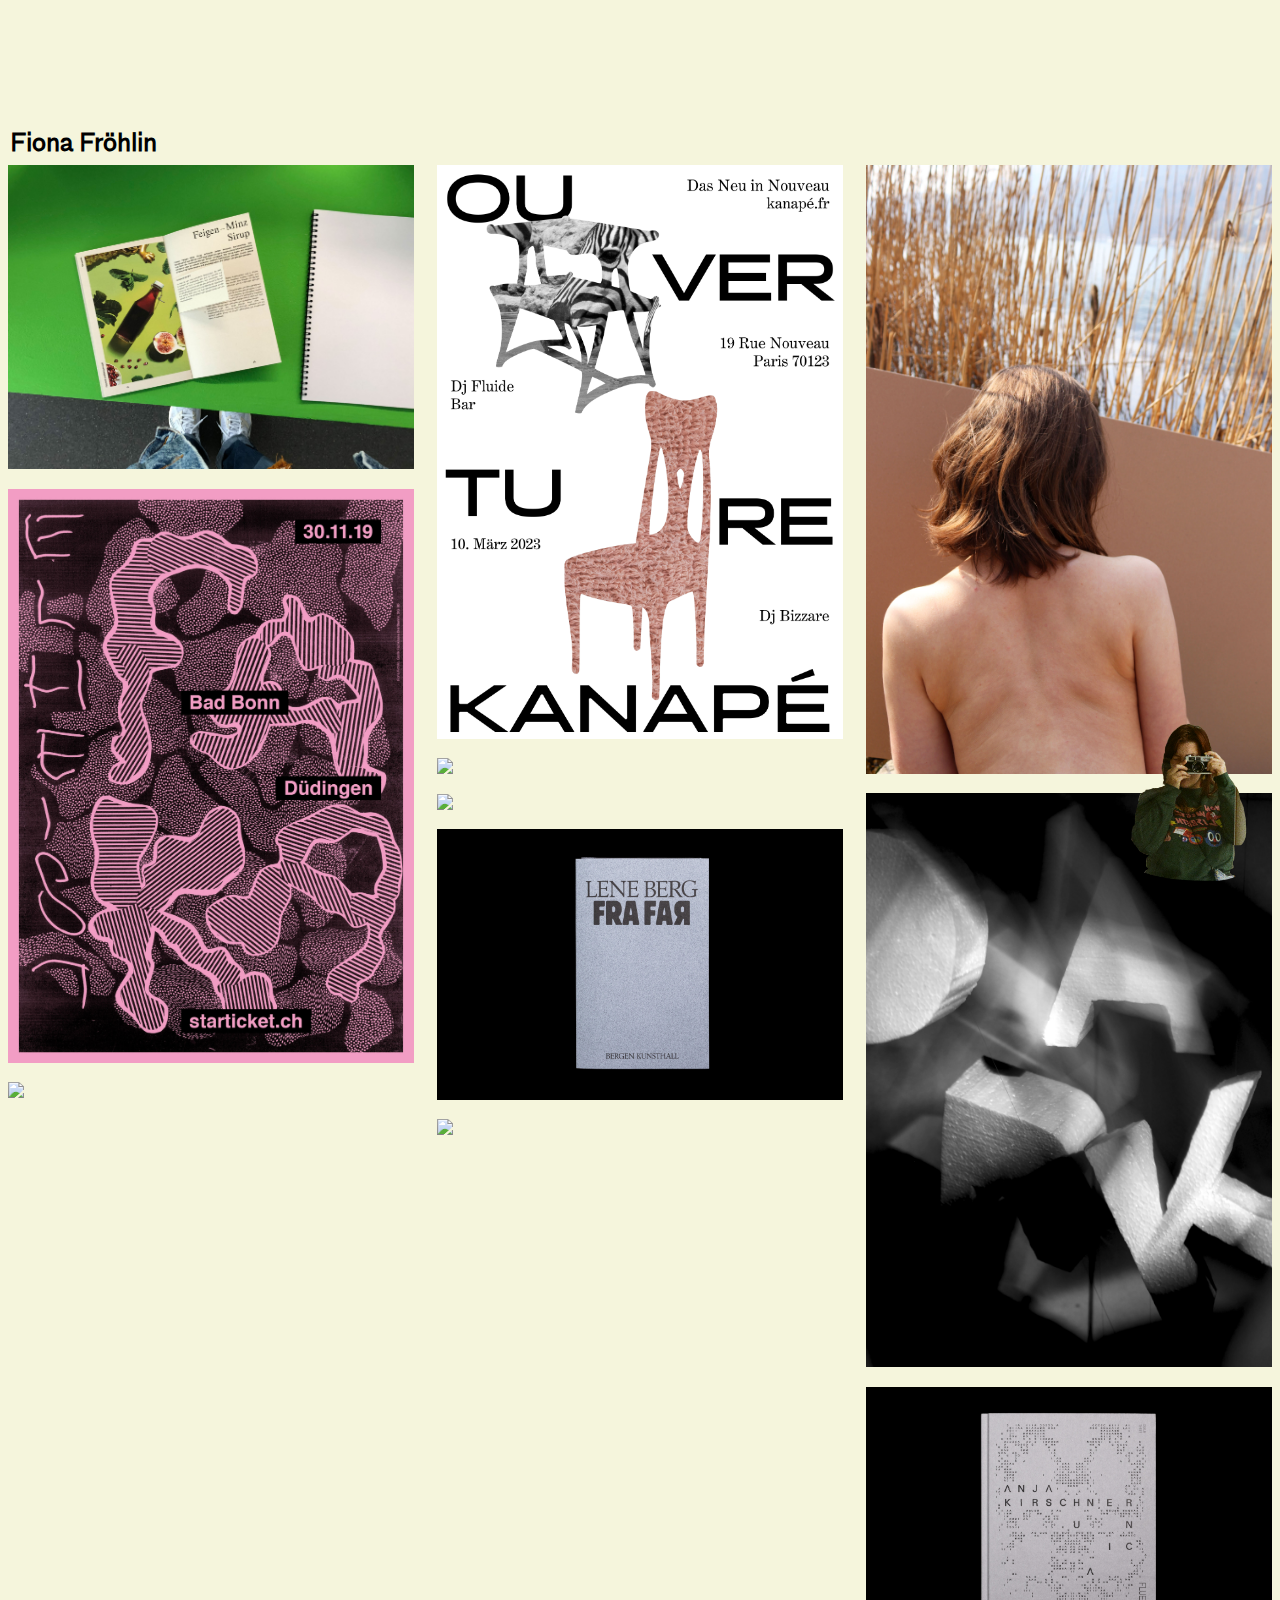
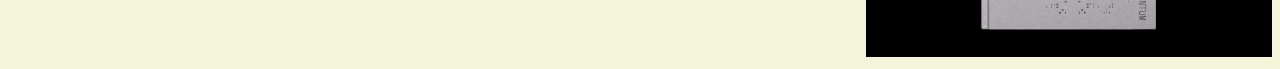
==== index.html @ 9bae8f34 "Update index.html" ====
<!DOCTYPE html>
<html>
<head>
    <title>Portfolio Fiona Fröhlin</title>
    <meta charset="UTF-8">
    <meta name="viewport" content="width=device-width, initial-scale=1.0">
    
    <link rel="stylesheet" href="style.css">
    
    <style>       
    a{
        cursor: url("images/1.png"), url("custom.cur"), default;
    }
</style>

    <script src="https://code.jquery.com/jquery-3.6.0.min.js"></script>
    <script>
      $(document).ready(function(){
        $("button").click(function(){
          $("#div2").toggle();
        });
      });
    </script>
    
    
</head>
<body>
    
     
    <div class="madiv" id="maDIV">
      <p>Some content</p>
    </div>
    <div id="div2" style="display:none;" style="font-size: 1em;">
<p>Ich bin Fiona Fröhlin, 20 Jahre alt und lebe in Bern (CH). Im Sommer 2023 habe ich meine Ausbildung als Grafikerin EFZ an der Schule für Gestaltung Biel (SfG BB) abgeschlossen.
Beim Gestalten entdecke ich gerne neue Lösungen, ich probiere etwas aus und verwerfe es wieder, ziehe meine Schlüsse daraus und suche weiter.
<br>
Ich mag den Ausgleich zwischen der digitalen, bewegten Gestaltung und dem analogen Designen. Deshalb drucke ich im Siebdruckatelier Zeitungen oder T-Shirts und lerne gleichzeitig digitale Tools.
Einer der wichtigsten Aspekte in der grafischen Gestaltung ist für mich der Austausch mit KollegInnen, Diskussionen helfen mir, auf neue Ideen zu kommen oder Dinge aus einem anderen Blickwinkel zu sehen. Ich arbeite daher gerne im Team.
Privat fotografiere ich analog und halte dabei spannende Kompositionen, alte Ladenschilder oder zerfetzte Plakatwände fest. Ich liebe leckeres Essen, gute Musik und den Sommer.
<br>
<br>
<br>
I am Fiona Fröhlin, 20 years old and live in Bern (CH). In summer 2023, I completed my training as an EFZ graphic designer at the School of Design (SfG BB) in Biel.
When I design, I like to discover new solutions, I try something out and discard it again, draw my conclusions from it and keep looking.
I like the balance between digital, moving design and analogue designing. That's why I print newspapers or T-shirts in the screen printing studio and learn digital tools at the same time.
One of the most important aspects of graphic design for me is the exchange with colleagues, discussions help me to come up with new ideas or to see things from a different angle. That's why I like to work in a team.
Privately, I take analogue photos and capture exciting compositions, old shop signs or tattered billboards. I love delicious food, good music and summer.
<br>
<br>
    Ausbildung
    <br>
    <br>
2019-2023 &nbsp; Grafikfachklasse Schule für Gestaltung Bern/Biel<br><br>

2022 &nbsp; &nbsp;Praktikum bei Studio Gretzinger Berlin<br><br>

2016-2019 &nbsp; Sekundarschulstufe Schulhaus Laubegg Bern<br><br>

2012-2016 &nbsp; Primarschulstufe Schulhaus Bitzius Bern<br><br>

2010-2012 &nbsp; Primarschulstufe Schulhaus Sulgenbach Bern
    <br>
<br>
    Kurse
    <br>
    <br>
2021 &nbsp; &nbsp;Experimentieren mit Siebdruck Schule für Gestaltung Bern<br><br>

2018-2019 &nbsp; Semesterkurs K Werk Kopfzeichnen und -gestalten Schule für Gestaltung Bern<br><br>

2018-2019 &nbsp; Semesterkurs Praxis Gestaltung und Kunst Gymnasium Hofwil<br>
        </p>
    </div>


    <button onclick="myFunction()"><picture>
 <img src="images/buttonabout.png" class="rotate">
    </picture></button>

    <h2 style="padding-left: 10px;">Fiona Fröhlin</h2>
<div class="masonry">
     <div class="item"><a href="alleslecker.html">
    <img src="images/Bild_feige_2.jpg"></a>
  </div>
  <div class="item"><a href="faka.html">
    <img src="images/faka_webjpg_21.jpg"></a>
  </div>
  <div class="item"><a href="cafeoder.html">
    <img src="images/cafeoder_webjpg_5.jpg"></a>
  </div>
  <div class="item"><a href="dasneuinnouveau.html">
    <img src="images/neuinnouveau_webjpg_3.jpg"></a>
  </div>
  <div class="item"><a href="sagex.html">
    <img src="images/sagex_webjpg_10.jpg"></a>
  </div>
  <div class="item"><a href="bildsprache.html">
    <img src="images/nilay_webjpg_8.jpg"></a>
  </div>
  <div class="item"><a href="frafar.html">
    <img src="images/frafar_webjpg_1.jpg"></a>
  </div>
    <div class="item"><a href="siebdruck.html">
    <img src="images/sieb_webjpg_5.gif"></a>
  </div>
  <div class="item"><a href="fototage.html">
    <img src="images/fototage_webjpg_7.jpg"></a>
  </div>
  <div class="item"><a href="dark.html">
    <img src="images/darkvers_webjpg_12.jpg"></a>
  </div>
  <div class="item"><a href="unica.html">
    <img src="images/unica_webjpg_17.jpg"></a>
  </div>
    </div>
    
    
    
</body>
</html>
---- style.css ----
* {
    margin: 0;
    padding: 0;
    box-sizing: border-box;
}

@font-face {
 font-family: standardbook;
 src:url(fonts/standardbookwebfont.ttf);
}
@font-face {
 font-family: standardbookitalic;
 src:url(fonts/standardbookitalicwebfont.ttf);
}

@font-face {
 font-family: standardbold;
 src:url(fonts/standardboldwebfont.ttf);
}
@font-face {
 font-family: standardbolditalic;
 src:url(fonts/standardbolditalicwebfont.ttf);
}


body {
background-color: beige;
    font-family: standardbook;
    padding-top: 10%;
}

nav {
    width: 100%;
    height: 100px;
    margin-bottom: 0.5%;
    border: 0px 0px 2px;
    border-color: blue;
    padding-bottom: 150px;
    text-align: left;
    font-family: standardbold;
}

a {
    color: black;
    text-decoration: none;
}

ul {
    display: inline-block;
}

ul li {
    list-style: none;
    float: left;
    line-height: 100px;
}

ul li a {
    text-decoration: none;
    display: inline-block;
    font-size: 4vw;
    color: black; 
    padding: calc(8px + 0.5vw);
    text-align: center;

}

ul li a:hover {
   font-family: standardbook;
    text-shadow: 0 0 0x black, 0 0 0px black;
}

}

@media screen and (max-width: 800px) {
    ul li a {
    font-size: 30px;
    color: orangered;
    text-align: center;
    line-height: 10px;}
}

@media screen and (max-width: 800px) {
    ul li {
    line-height: 30px;
    text-align: center;
    }
}

@media screen and (max-width: 800px) {
    nav {
    width: 100%;
    height: 70px;
    margin-bottom: 0.5%;
        padding-top:4%;
    }
}

p {
    padding: 0.75em;
    font-size: 1em;
    font-family: standardbook;
}

.imagetitle{
    padding: calc(1px + 1.5625vw)
}
text1 {
    font-family: standardbook;
    color: brown;
    
}

img {
    max-width: 100%;
    padding: calc(0.5px + 0.5625vw);
    display: inline-block;
    display: block;
    margin-left: auto;
    margin-right: auto;
}

img:hover {
  font-weight: 500;
}

.row {
  display: -ms-flexbox; /* IE10 */
  display: flex;
  -ms-flex-wrap: wrap; /* IE10 */
  flex-wrap: wrap;
  padding: 0 1px;
  justify-content: center;
  padding-left: 2.6041666666667vw;
  padding-right: 2.6041666666667vw;
    margin-top: 7%;
}

.column2 {
  -ms-flex: 90%; /* IE10 */
  flex: 90%;
  max-width: 90%;
  padding: 0 1px;
}


/* Create four equal columns that sits next to each other */
.column {
  -ms-flex: 50%; /* IE10 */
  flex: 50%;
  max-width: 50%;
  padding: 0 1px;
}

.column img {
  margin-top: 1px;
  vertical-align: middle;
  width: 1000px;
  justify-content: center;
}

/* Responsive layout - makes a two column-layout instead of four columns */
@media screen and (max-width: 1200px) {
  .column {
    -ms-flex: 50%;
    flex: 50%;
    max-width: 50%;
  }
}

/* Responsive layout - makes the two columns stack on top of each other instead of next to each other */
@media screen and (max-width: 800px) {
  .column {
    -ms-flex: 100%;
    flex: 100%;
    max-width: 100%;
  }
}







.grid-container {
  display: grid;
  grid-template-columns: auto auto auto;
  padding: calc(8px + 0.5vw);
    grid-gap: 10%;
    font-family: standardbook;
    font-size: 1.25vw;
}

.grid-container > div {
  text-align: left;
  padding: 20px 0;
}


.scroll-wrapper {
  overflow-x: scroll;
  white-space: nowrap;
}

.scroll-container {
  display: inline-block;
  white-space: nowrap;
}

.scroll-container img {
  display: inline-block;
  height: 90%;
  max-width: 90%;
  margin-right: 10px;
}



.madiv {
	padding: 0.75em;
    font-size: 1em;
    font-family: standardbook;
     position: fixed;
 	 bottom: 127px;
  	left: 235px;
    width: auto;
    max-width: 50%;
    display: none;
    z-index: 1200;
    text-align: left;
    height: auto;
}



@media screen and (max-width: 750px) {
 .madiv {
	font-size: 11px;
     position: fixed;
 	 bottom: 55px;
  	left: 10px;
     width: 98%;
    max-height: auto;
     padding: 20px;
     z-index: 1200;
     overflow: auto;
}
    


}

#div2 {
  font-size: 1em;
     position: fixed;
 	 bottom: 25%;
  	right: 10%;
     width: 50%;
     padding: 20px;
     z-index: 1200;
    background-color: magenta;
  box-shadow: 0px 0px 42px 66px magenta;
    border-radius: 20px 20px 20px;
    color: black;
    height: auto;
}
@media (min-width: 1500px) and (max-width: 1900px) {
  #div2 {
     bottom: 25%;
      top: auto;
  	right: 10%;
     width: 60%;
	  height:600px;
      overflow:auto;
  }
}

@media (min-width: 900px) and (max-width: 1500px) {
  #div2 {
     bottom: 30%;
      top: auto;
  	right: 10%;
     width: 80%;
	  height:500px;
      overflow:auto;
  }
}

@media (min-width: 100px) and (max-width: 900px) {
  #div2 {
     bottom: 30%;
  	right: 5%;
     width: 95%;
      height: 330px;
      font-size: 14px;
      overflow: auto;
  }
}


button {
    background: none;
    border: none;
    width: 150px;
    float: right;
    display: block;
    padding: 0px;
    position: fixed;
    left: unset;
    right: 1%;
    bottom: 0;
    top: unset;
}

@media (min-width: 200px) and (max-width: 900px) {
  button{
    width: 100px;
      right 5%;
  }
}


.fixed {
    display: fixed;
}

.fixedrightbottom {
    left: unset;
    right: 0;
    bottom: 0;
    top: unset;
}

.banner {
    background-color: deeppink;
    box-shadow: 0px 0px 32px 36px deeppink;
    height: 5%;
    direction: left;
    width: 100%;
    font-size: 1.5em;
    position: fixed;
    top: 0;
    z-index:1201;
    padding-top: 1%;
    padding-bottom: 0;
    font-family: standardbook;
    color: black;

}

.rotate {
  animation: rotation 8s infinite linear;
}

.rotate:hover {
  animation: rotation 0s infinite linear;
}

@keyframes rotation {
  from {
    transform: rotate(0deg);
  }
  to {
    transform: rotate(359deg);
  }
}


div.scroll-container {
  
  white-space: nowrap;
  padding: 10px;
    max-height: 600px;
}

div.scroll-container {
  padding: 10px;
}


.column1 {
  float: left;
  width: 50%;
padding: 0;
}

/* Clear floats after image containers */
.row1::after {
  content: "";
  clear: both;
  display: table;
}

.myButton {
    border: none;
    position: fixed;
    font-size: 1.5em;
   left: unset;
    right: 5%;
    bottom: 10%;
    top: unset;
     box-shadow: 0px 0px 22px 36px magenta;
	background-color:magenta;
    padding: 7px;
	border-radius:40px;
	cursor:pointer;
	color:black;
	text-decoration:none;
}


@media (min-width: 200px) and (max-width: 600px) {
  .myButton {
      font-size: 16px;
      right: 10%;
      bottom: 7%;
  }
}


.column2 {
  float: left;
  width: 33.33%;
}

/* Clear floats after the columns */
.row2:after {
  content: "";
  display: table;
  clear: both;
}

/* Responsive layout - makes the three columns stack on top of each other instead of next to each other */
@media screen and (max-width: 800px) {
  .column2 {
    width: 100%;
  }
}

.responsive-three-columns {
    display:flex;
    flex-wrap:wrap;
}

/* columns */
.responsive-three-columns > * {
    width:100%;
    padding:1rem;
}

/* tablet breakpoint */
@media (min-width:768px) {
    .responsive-three-columns > * {
        width:calc(100% / 3);
    }
}

.masonry { /* Masonry container */
    -webkit-column-count: 4;
  -moz-column-count:4;
  column-count: 4;
  -webkit-column-gap: 0.5em;
  -moz-column-gap: 0.5em;
  column-gap: 0.5em;
   margin: 0;
    padding: 0;
    -moz-column-gap: 0.5em;
    -webkit-column-gap: 0.5em;
    column-gap: 0.5em;
}
.item {
    display: inline-block;
    width: 100%;
	-webkit-transition:1s ease all;
    box-sizing: border-box;
    -moz-box-sizing: border-box;
    -webkit-box-sizing: border-box;
}
.item img{max-width:100%;}

@media only screen and (max-width: 320px) {
    .masonry {
        -moz-column-count: 1;
        -webkit-column-count: 1;
        column-count: 1;
    }
}

@media only screen and (min-width: 321px) and (max-width: 768px){
    .masonry {
        -moz-column-count: 1;
        -webkit-column-count: 1;
        column-count: 1;
    }
}
@media only screen and (min-width: 769px) and (max-width: 1200px){
    .masonry {
        -moz-column-count: 2;
        -webkit-column-count: 2;
        column-count: 2;
    }
}
@media only screen and (min-width: 1201px) {
    .masonry {
        -moz-column-count: 3;
        -webkit-column-count: 3;
        column-count: 3;
    }
}

.backpfeil {
    color:black;
    padding-left: 10px;
    text-align: left;
    font-size: 28px;
    color: black;
    top: 3%;
    position: fixed;
    font-family: standardbold;
}

.backpfeil:hover {
        color:magenta;
}


footer{
    text-align: center;
    margin-top: 5%;
}
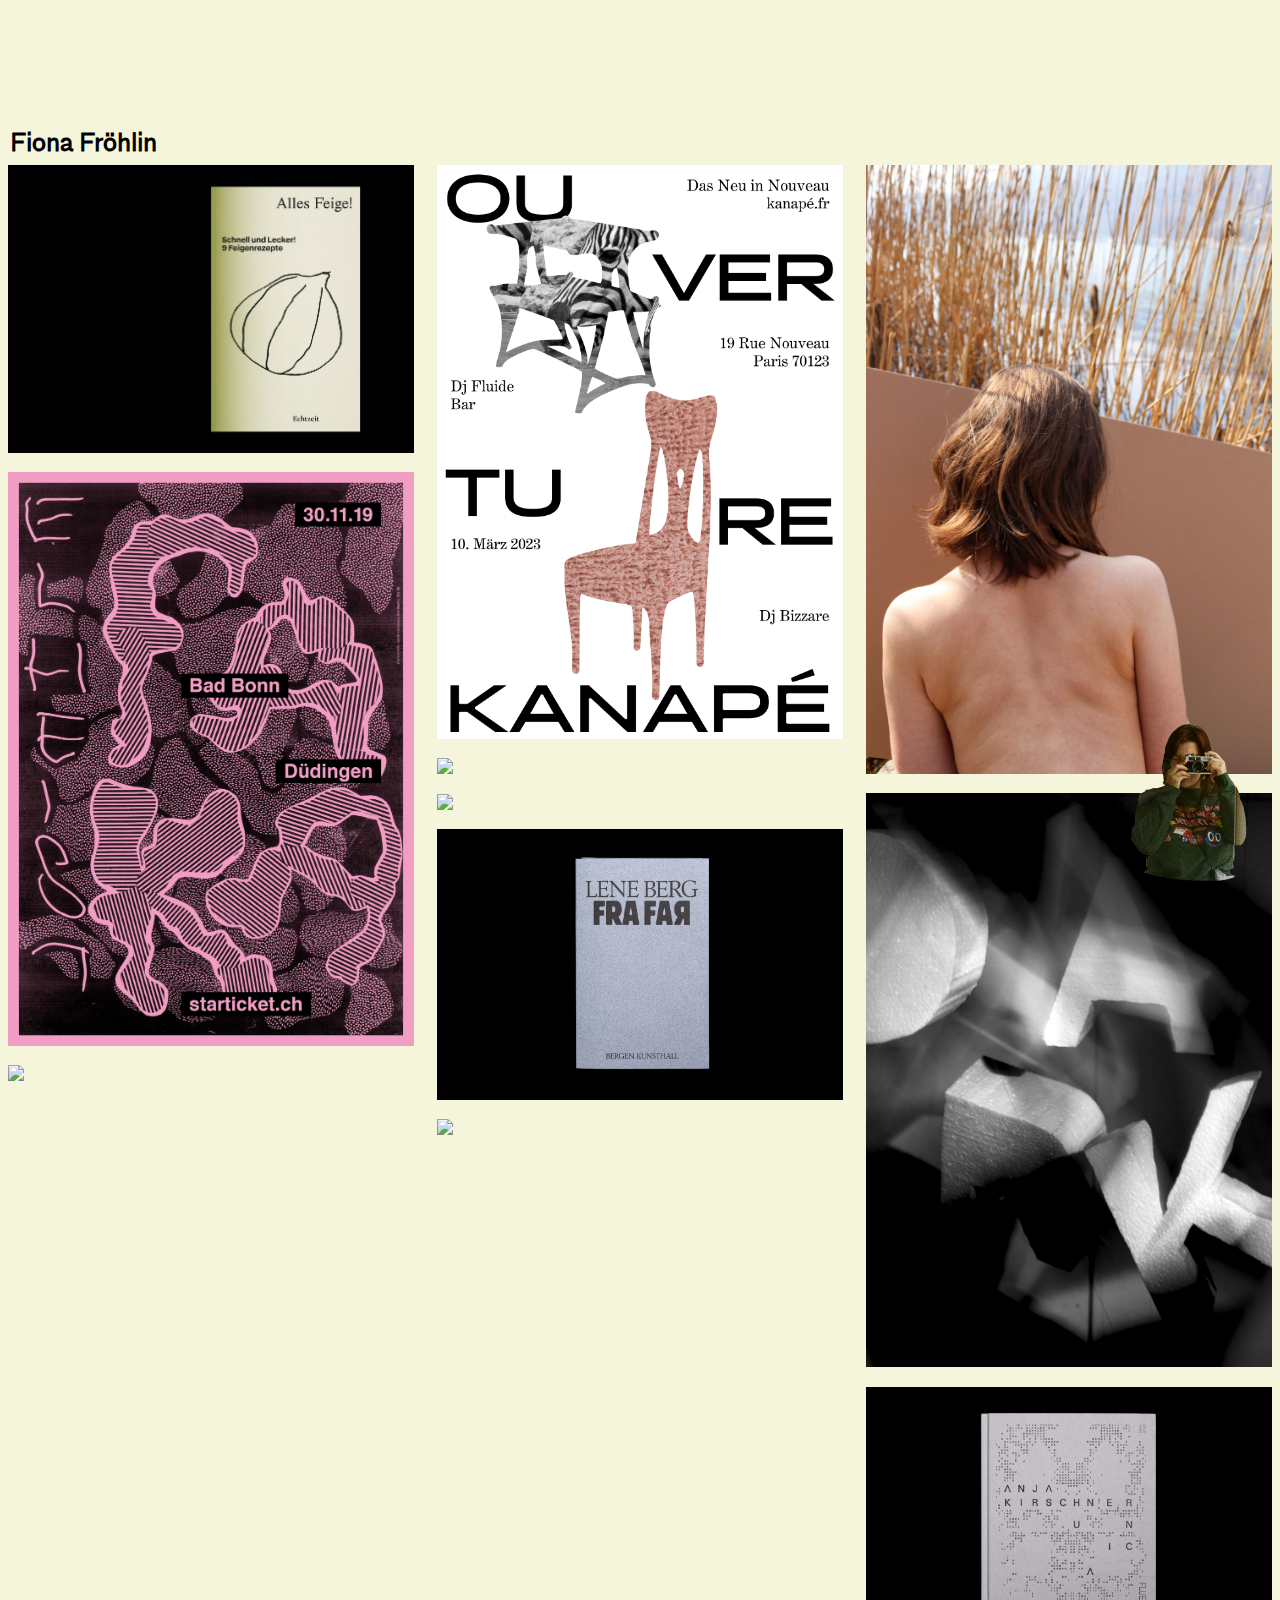
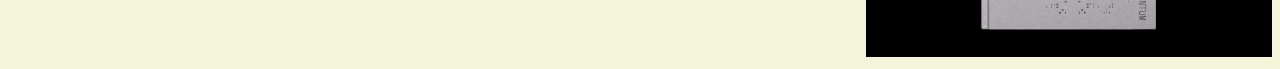
==== commit a4a0f63c: "Update index.html" ====
--- a/index.html
+++ b/index.html
@@ -80,7 +80,7 @@
     <h2 style="padding-left: 10px;">Fiona Fröhlin</h2>
 <div class="masonry">
      <div class="item"><a href="alleslecker.html">
-    <img src="images/Bild_feige_2.jpg"></a>
+    <img src="images/AllesFeige_Buch_Schwarz_8_2.jpg"></a>
   </div>
   <div class="item"><a href="faka.html">
     <img src="images/faka_webjpg_21.jpg"></a>
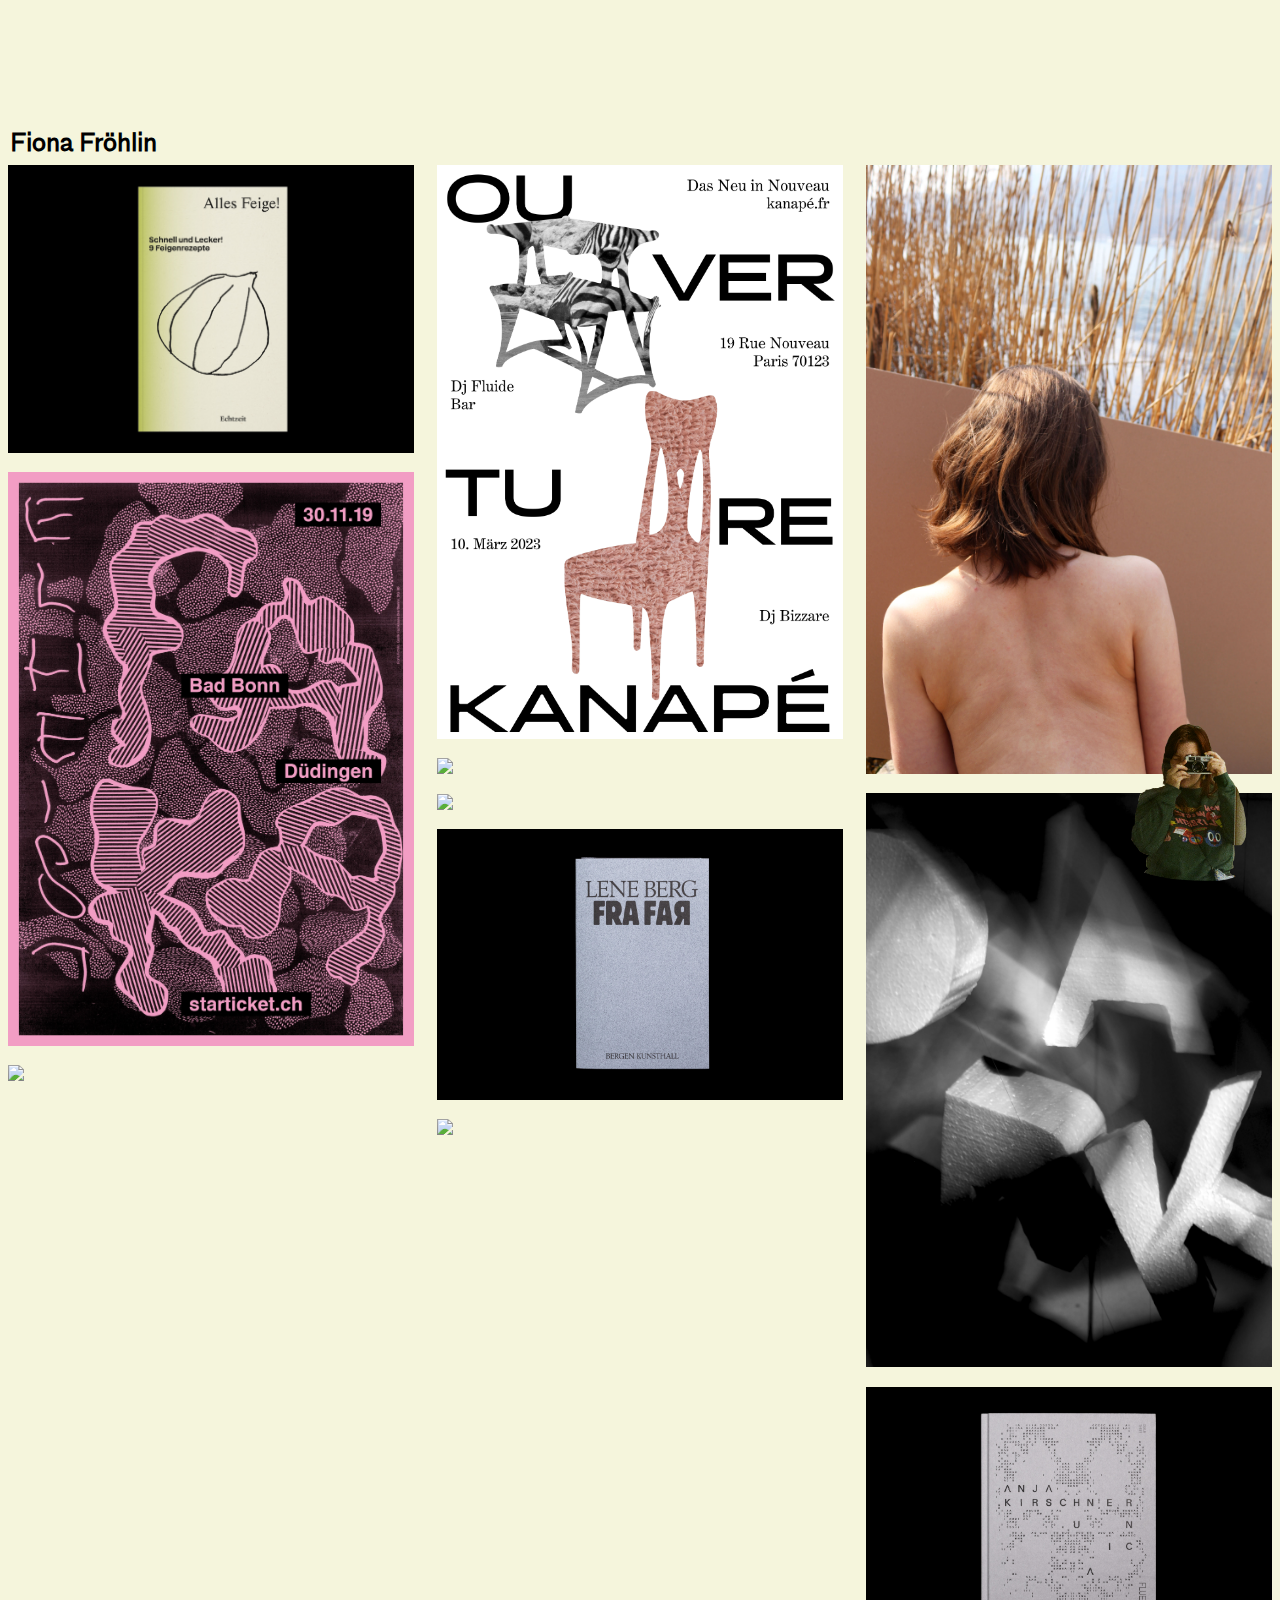
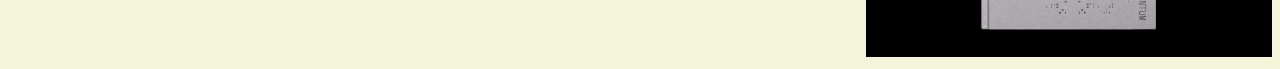
==== commit 97b1f7c5: "Update index.html" ====
--- a/index.html
+++ b/index.html
@@ -80,7 +80,7 @@
     <h2 style="padding-left: 10px;">Fiona Fröhlin</h2>
 <div class="masonry">
      <div class="item"><a href="alleslecker.html">
-    <img src="images/AllesFeige_Buch_Schwarz_8_2.jpg"></a>
+    <img src="images/AllesFeige_Buch_Schwarz_13_2.jpg"></a>
   </div>
   <div class="item"><a href="faka.html">
     <img src="images/faka_webjpg_21.jpg"></a>
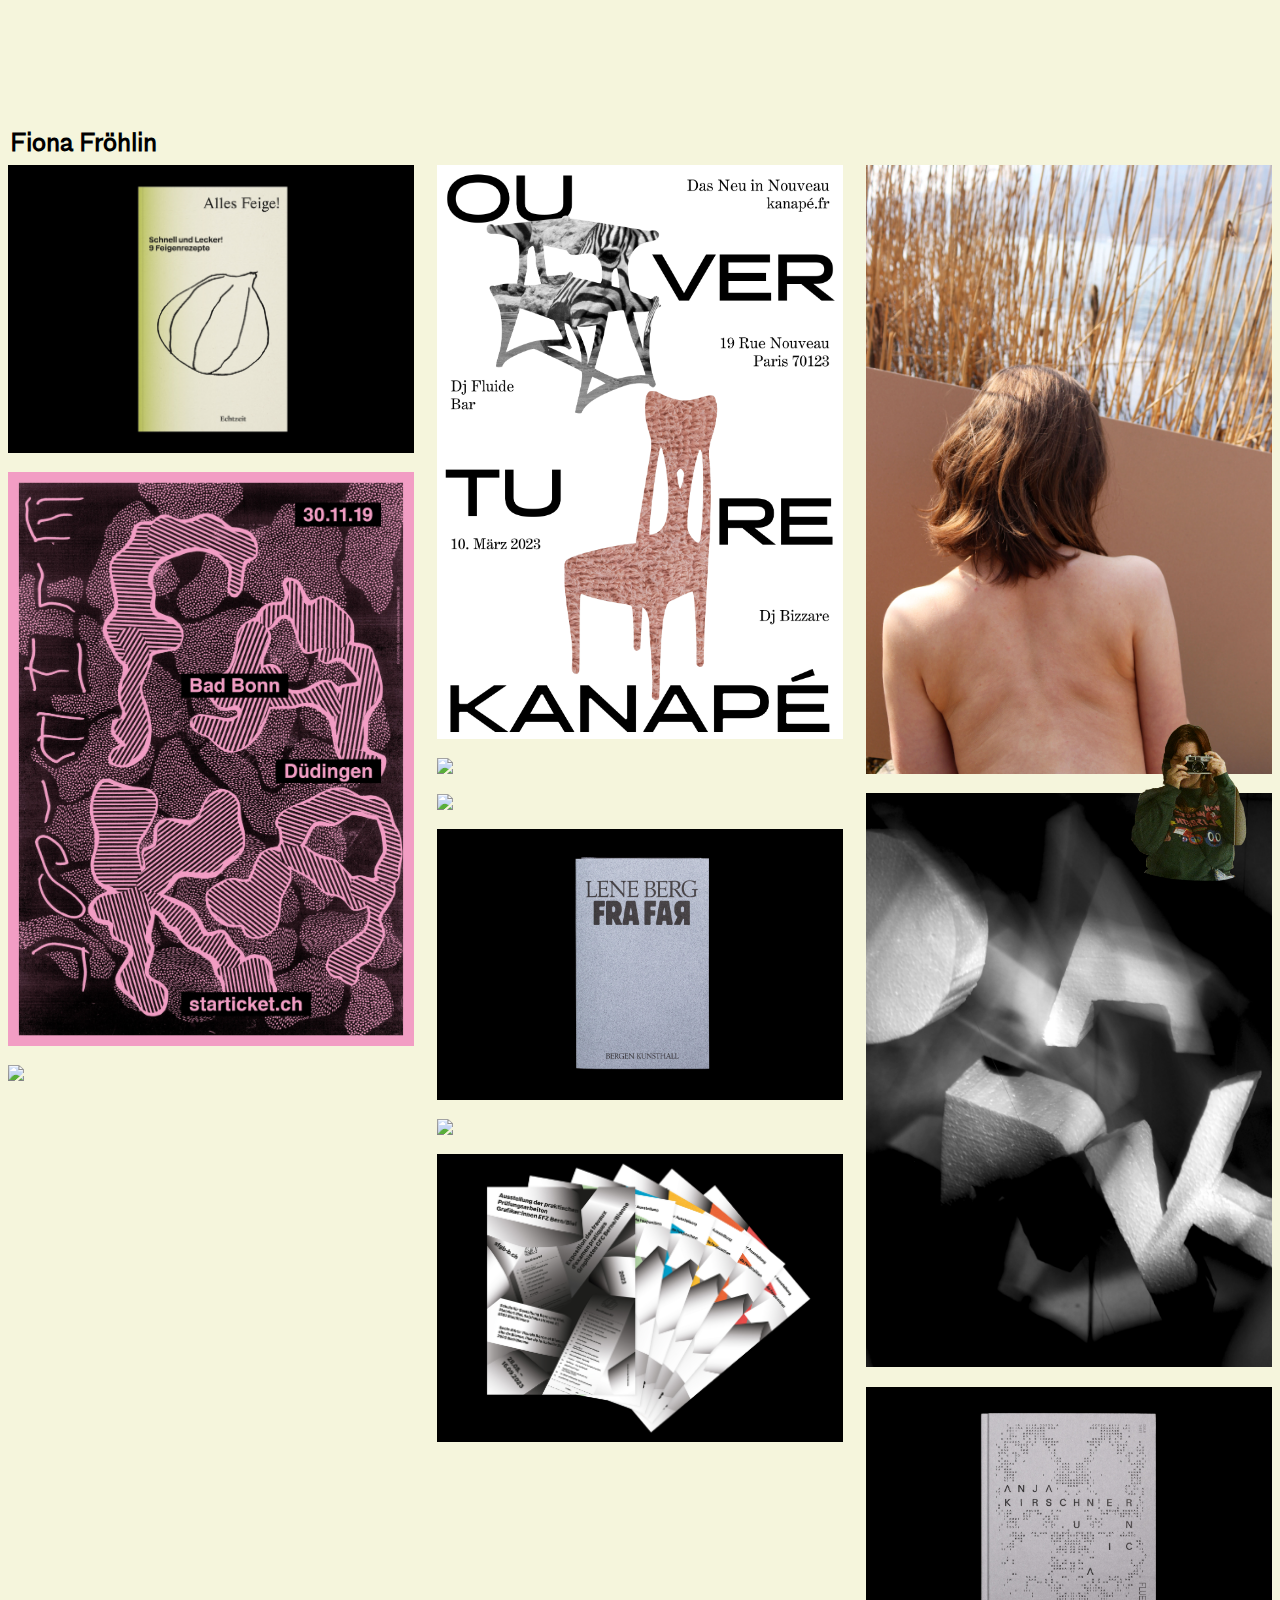
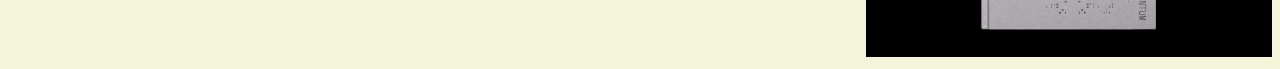
==== commit 6e74d7bb: "Update index.html" ====
--- a/index.html
+++ b/index.html
@@ -31,7 +31,7 @@
       <p>Some content</p>
     </div>
     <div id="div2" style="display:none;" style="font-size: 1em;">
-<p>Ich bin Fiona Fröhlin, 20 Jahre alt und lebe in Bern (CH). Im Sommer 2023 habe ich meine Ausbildung als Grafikerin EFZ an der Schule für Gestaltung Biel (SfG BB) abgeschlossen.
+<p>Ich bin Fiona Fröhlin, 21 Jahre alt und lebe in Bern (CH). Im Sommer 2023 habe ich meine Ausbildung als Grafikerin EFZ an der Schule für Gestaltung Biel (SfG BB) abgeschlossen.
 Beim Gestalten entdecke ich gerne neue Lösungen, ich probiere etwas aus und verwerfe es wieder, ziehe meine Schlüsse daraus und suche weiter.
 <br>
 Ich mag den Ausgleich zwischen der digitalen, bewegten Gestaltung und dem analogen Designen. Deshalb drucke ich im Siebdruckatelier Zeitungen oder T-Shirts und lerne gleichzeitig digitale Tools.
@@ -40,7 +40,7 @@
 <br>
 <br>
 <br>
-I am Fiona Fröhlin, 20 years old and live in Bern (CH). In summer 2023, I completed my training as an EFZ graphic designer at the School of Design (SfG BB) in Biel.
+I am Fiona Fröhlin, 21 years old and live in Bern (CH). In summer 2023, I completed my training as an EFZ graphic designer at the School of Design (SfG BB) in Biel.
 When I design, I like to discover new solutions, I try something out and discard it again, draw my conclusions from it and keep looking.
 I like the balance between digital, moving design and analogue designing. That's why I print newspapers or T-shirts in the screen printing studio and learn digital tools at the same time.
 One of the most important aspects of graphic design for me is the exchange with colleagues, discussions help me to come up with new ideas or to see things from a different angle. That's why I like to work in a team.
@@ -103,6 +103,9 @@
     <div class="item"><a href="siebdruck.html">
     <img src="images/sieb_webjpg_5.gif"></a>
   </div>
+     <div class="item"><a href="qvkarte.html">
+    <img src="images/QVKarte_Schwarz_01_1.jpg"></a>
+  </div>
   <div class="item"><a href="fototage.html">
     <img src="images/fototage_webjpg_7.jpg"></a>
   </div>
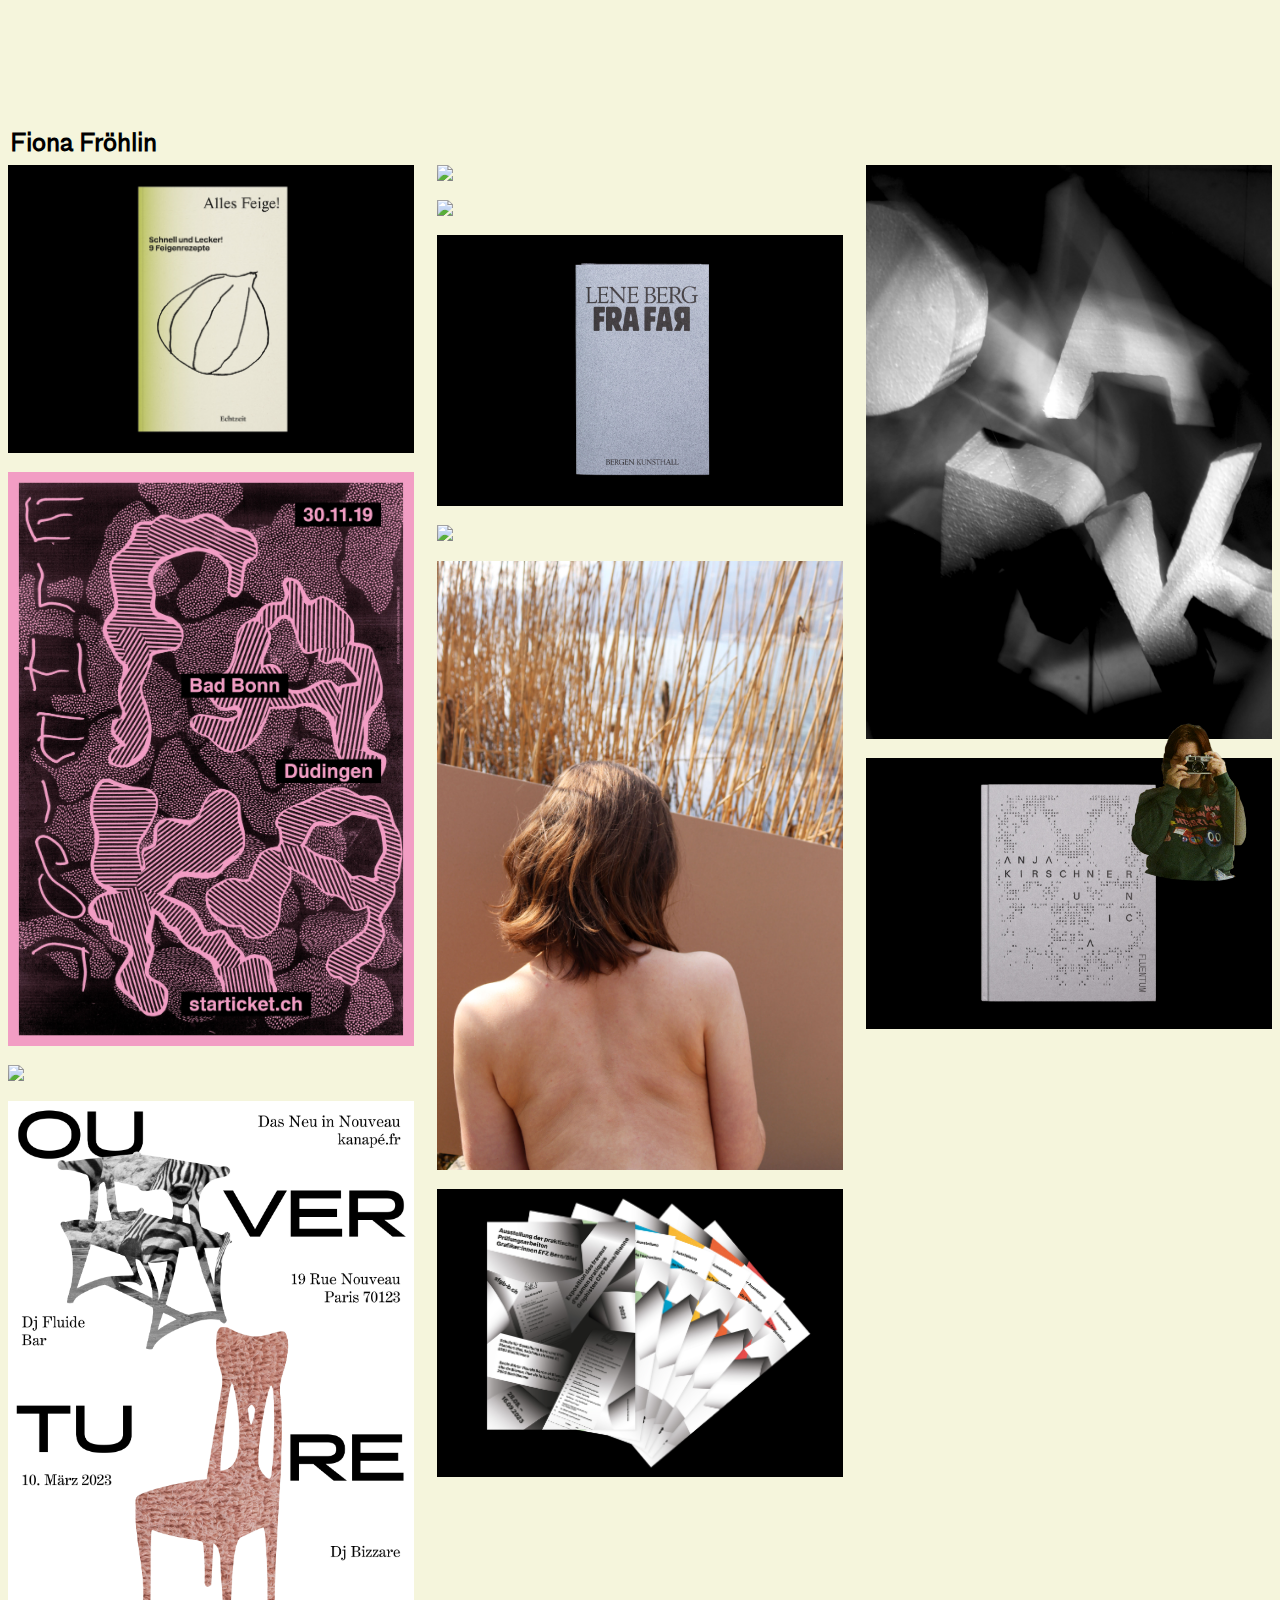
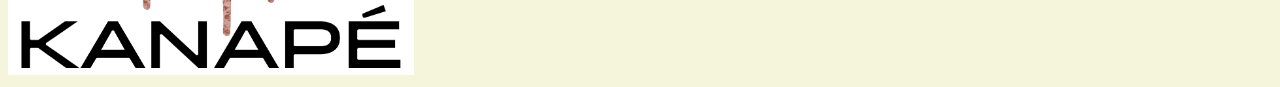
==== commit f5aa1366: "Update index.html" ====
--- a/index.html
+++ b/index.html
@@ -103,11 +103,11 @@
     <div class="item"><a href="siebdruck.html">
     <img src="images/sieb_webjpg_5.gif"></a>
   </div>
-     <div class="item"><a href="qvkarte.html">
-    <img src="images/QVKarte_Schwarz_01_1.jpg"></a>
-  </div>
   <div class="item"><a href="fototage.html">
     <img src="images/fototage_webjpg_7.jpg"></a>
+  </div>
+    <div class="item"><a href="qvkarte.html">
+    <img src="images/QVKarte_Schwarz_01_1.jpg"></a>
   </div>
   <div class="item"><a href="dark.html">
     <img src="images/darkvers_webjpg_12.jpg"></a>
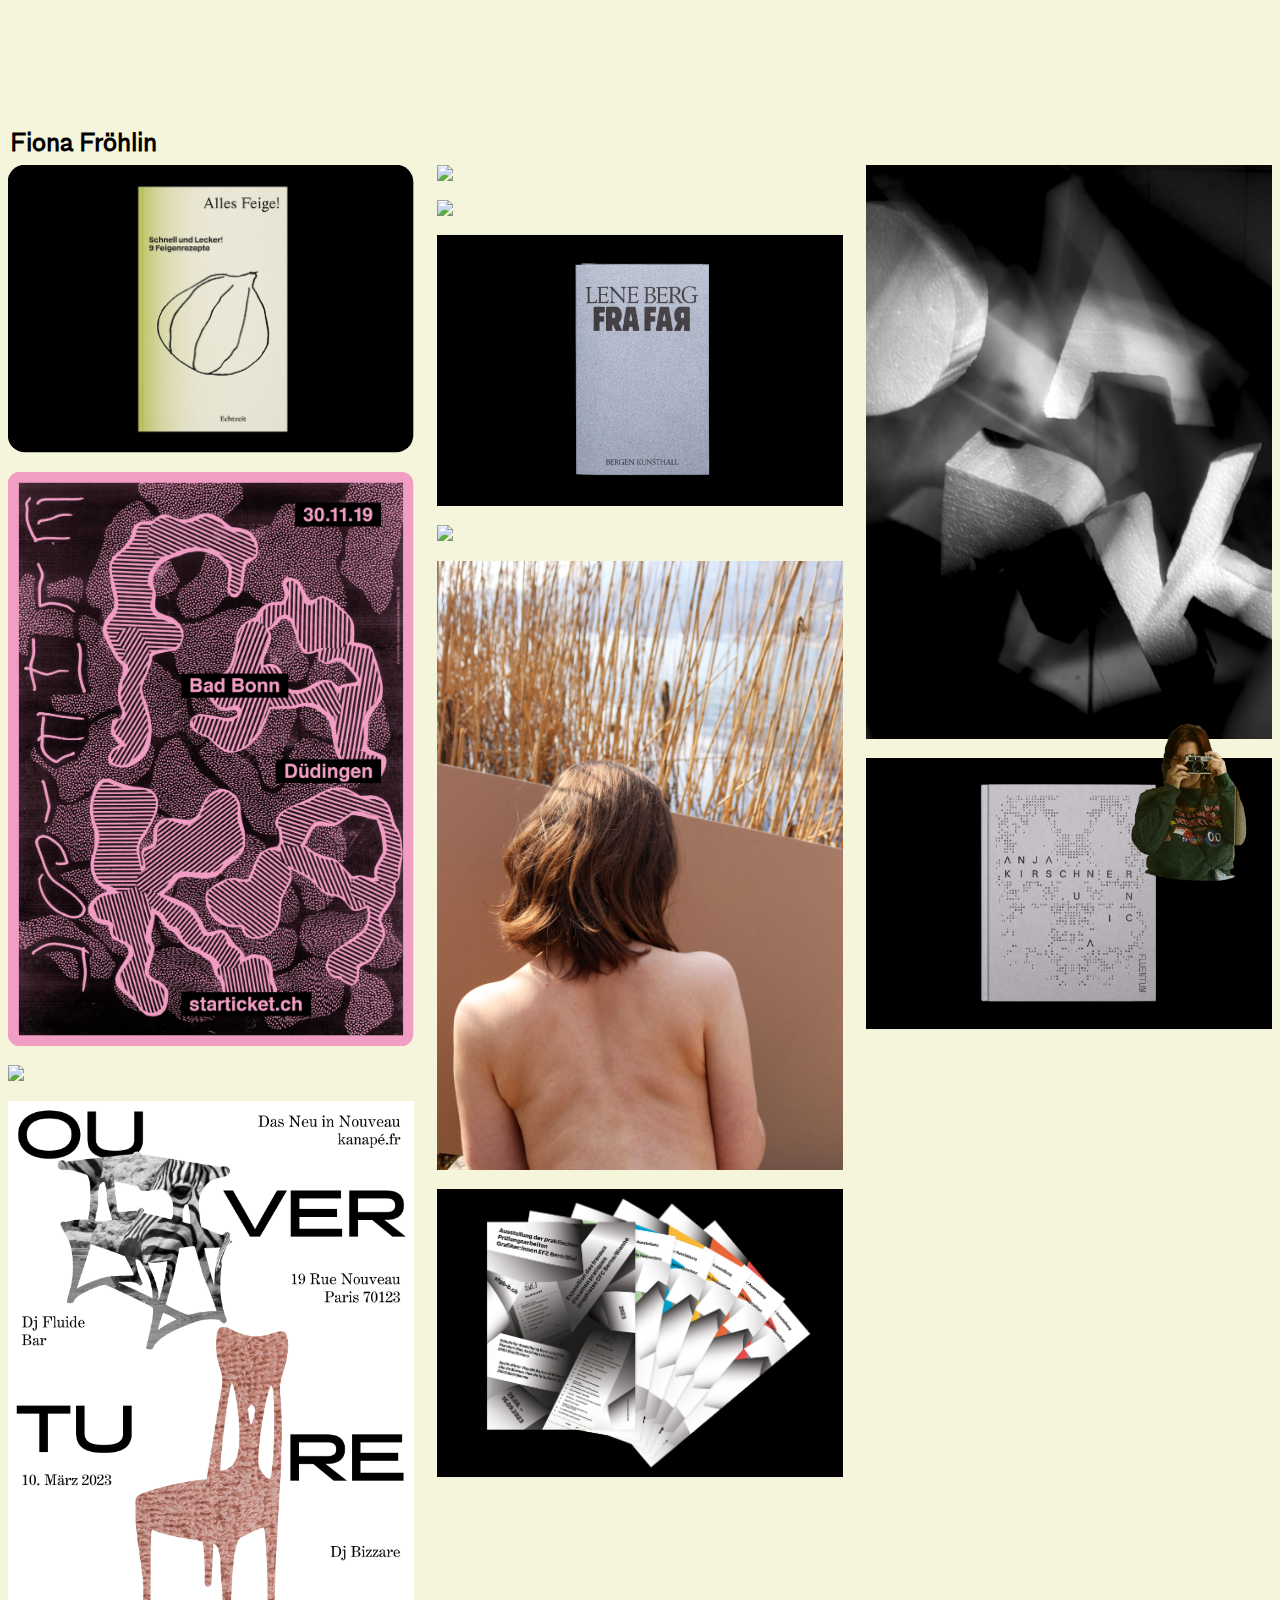
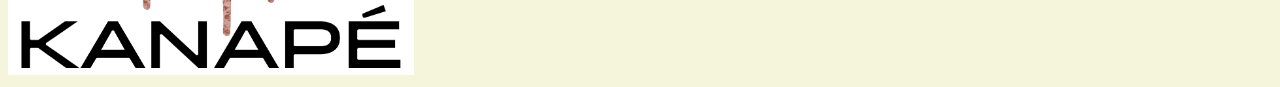
==== commit ef2c80db: "Update index.html" ====
--- a/index.html
+++ b/index.html
@@ -80,10 +80,10 @@
     <h2 style="padding-left: 10px;">Fiona Fröhlin</h2>
 <div class="masonry">
      <div class="item"><a href="alleslecker.html">
-    <img src="images/AllesFeige_Buch_Schwarz_13_2.jpg"></a>
+    <img style="border-radius: 25px;" src="images/AllesFeige_Buch_Schwarz_13_2.jpg"></a>
   </div>
   <div class="item"><a href="faka.html">
-    <img src="images/faka_webjpg_21.jpg"></a>
+    <img  style="border-radius: 20px;" src="images/faka_webjpg_21.jpg"></a>
   </div>
   <div class="item"><a href="cafeoder.html">
     <img src="images/cafeoder_webjpg_5.jpg"></a>
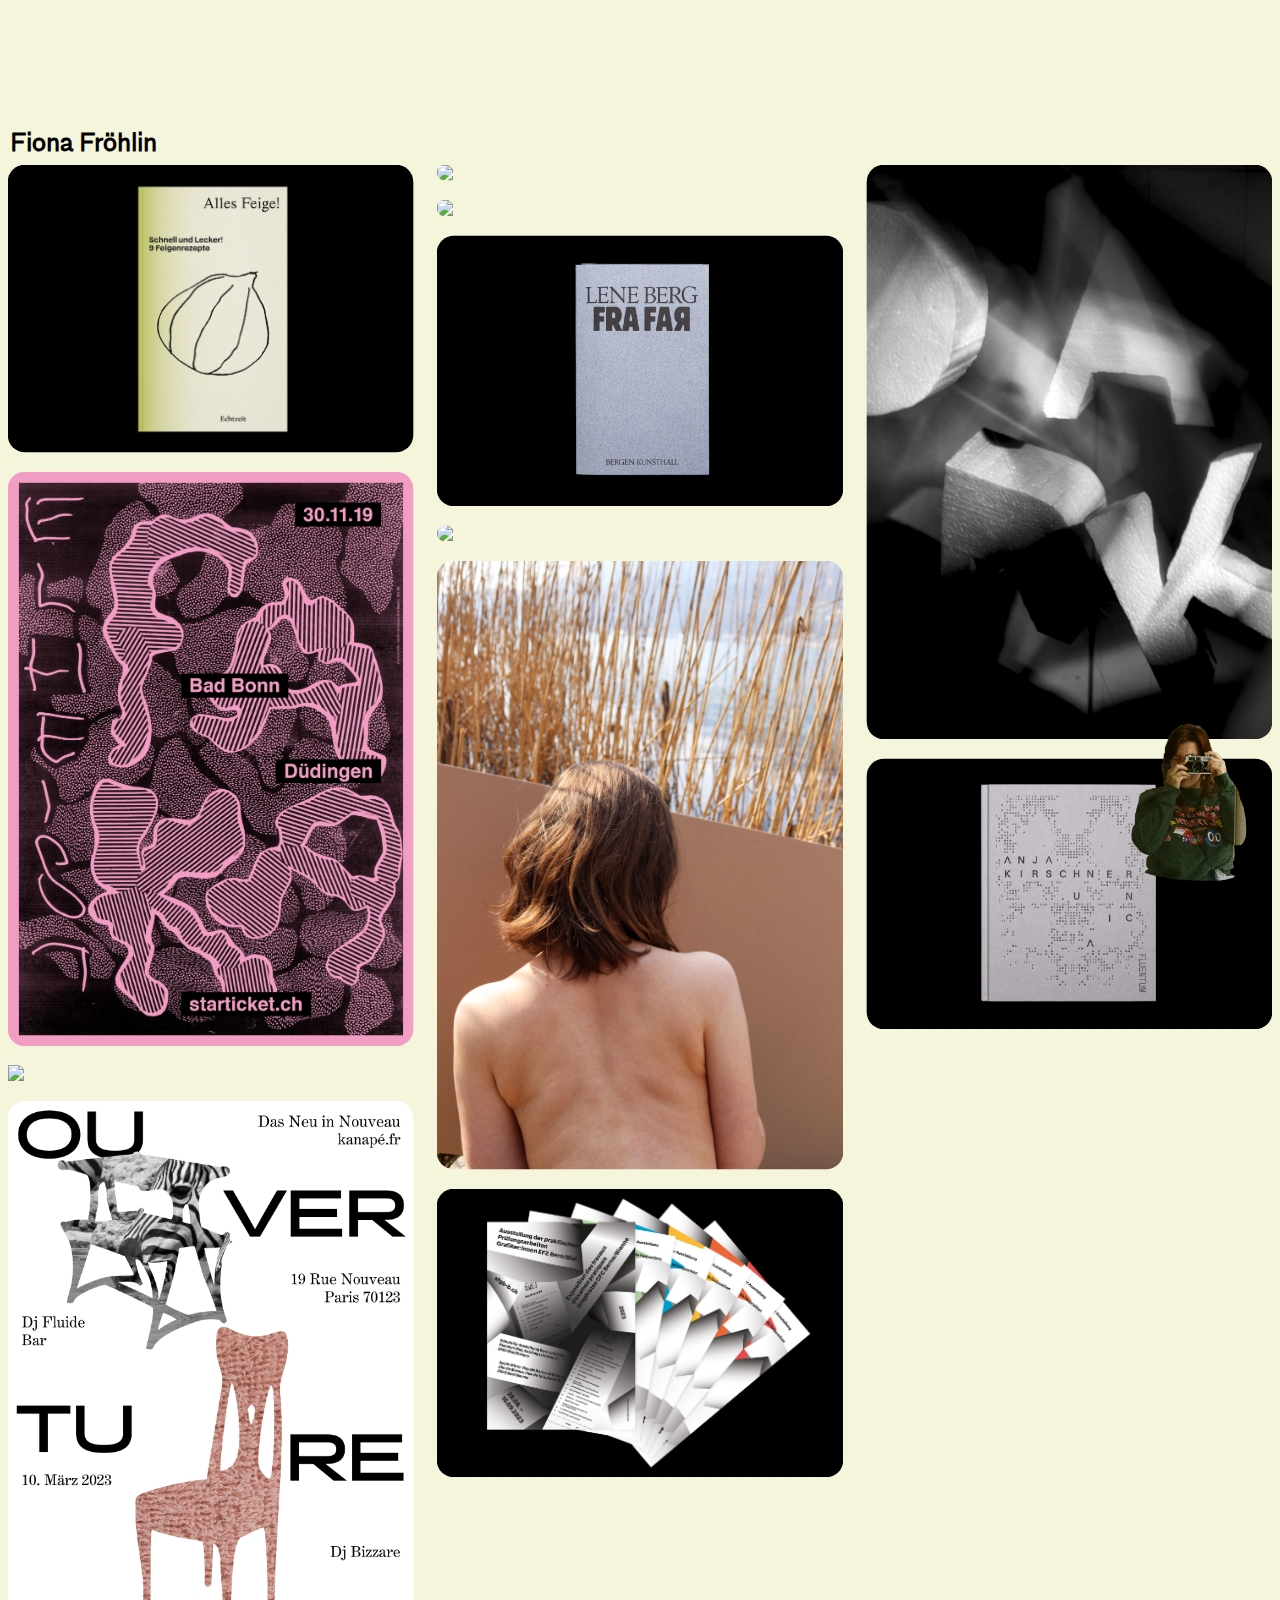
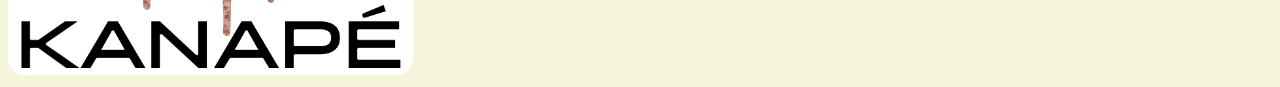
==== commit 01ae2953: "Update index.html" ====
--- a/index.html
+++ b/index.html
@@ -83,37 +83,37 @@
     <img style="border-radius: 25px;" src="images/AllesFeige_Buch_Schwarz_13_2.jpg"></a>
   </div>
   <div class="item"><a href="faka.html">
-    <img  style="border-radius: 20px;" src="images/faka_webjpg_21.jpg"></a>
+    <img  style="border-radius: 25px;" src="images/faka_webjpg_21.jpg"></a>
   </div>
   <div class="item"><a href="cafeoder.html">
     <img src="images/cafeoder_webjpg_5.jpg"></a>
   </div>
   <div class="item"><a href="dasneuinnouveau.html">
-    <img src="images/neuinnouveau_webjpg_3.jpg"></a>
+    <img style="border-radius: 25px;" src="images/neuinnouveau_webjpg_3.jpg"></a>
   </div>
   <div class="item"><a href="sagex.html">
-    <img src="images/sagex_webjpg_10.jpg"></a>
+    <img style="border-radius: 25px;" src="images/sagex_webjpg_10.jpg"></a>
   </div>
   <div class="item"><a href="bildsprache.html">
-    <img src="images/nilay_webjpg_8.jpg"></a>
+    <img style="border-radius: 25px;" src="images/nilay_webjpg_8.jpg"></a>
   </div>
   <div class="item"><a href="frafar.html">
-    <img src="images/frafar_webjpg_1.jpg"></a>
+    <img style="border-radius: 25px;" src="images/frafar_webjpg_1.jpg"></a>
   </div>
     <div class="item"><a href="siebdruck.html">
-    <img src="images/sieb_webjpg_5.gif"></a>
+    <img style="border-radius: 25px;" src="images/sieb_webjpg_5.gif"></a>
   </div>
   <div class="item"><a href="fototage.html">
-    <img src="images/fototage_webjpg_7.jpg"></a>
+    <img style="border-radius: 25px;" src="images/fototage_webjpg_7.jpg"></a>
   </div>
     <div class="item"><a href="qvkarte.html">
-    <img src="images/QVKarte_Schwarz_01_1.jpg"></a>
+    <img style="border-radius: 25px;" src="images/QVKarte_Schwarz_01_1.jpg"></a>
   </div>
   <div class="item"><a href="dark.html">
-    <img src="images/darkvers_webjpg_12.jpg"></a>
+    <img style="border-radius: 25px;" src="images/darkvers_webjpg_12.jpg"></a>
   </div>
   <div class="item"><a href="unica.html">
-    <img src="images/unica_webjpg_17.jpg"></a>
+    <img style="border-radius: 25px;" src="images/unica_webjpg_17.jpg"></a>
   </div>
     </div>
     
